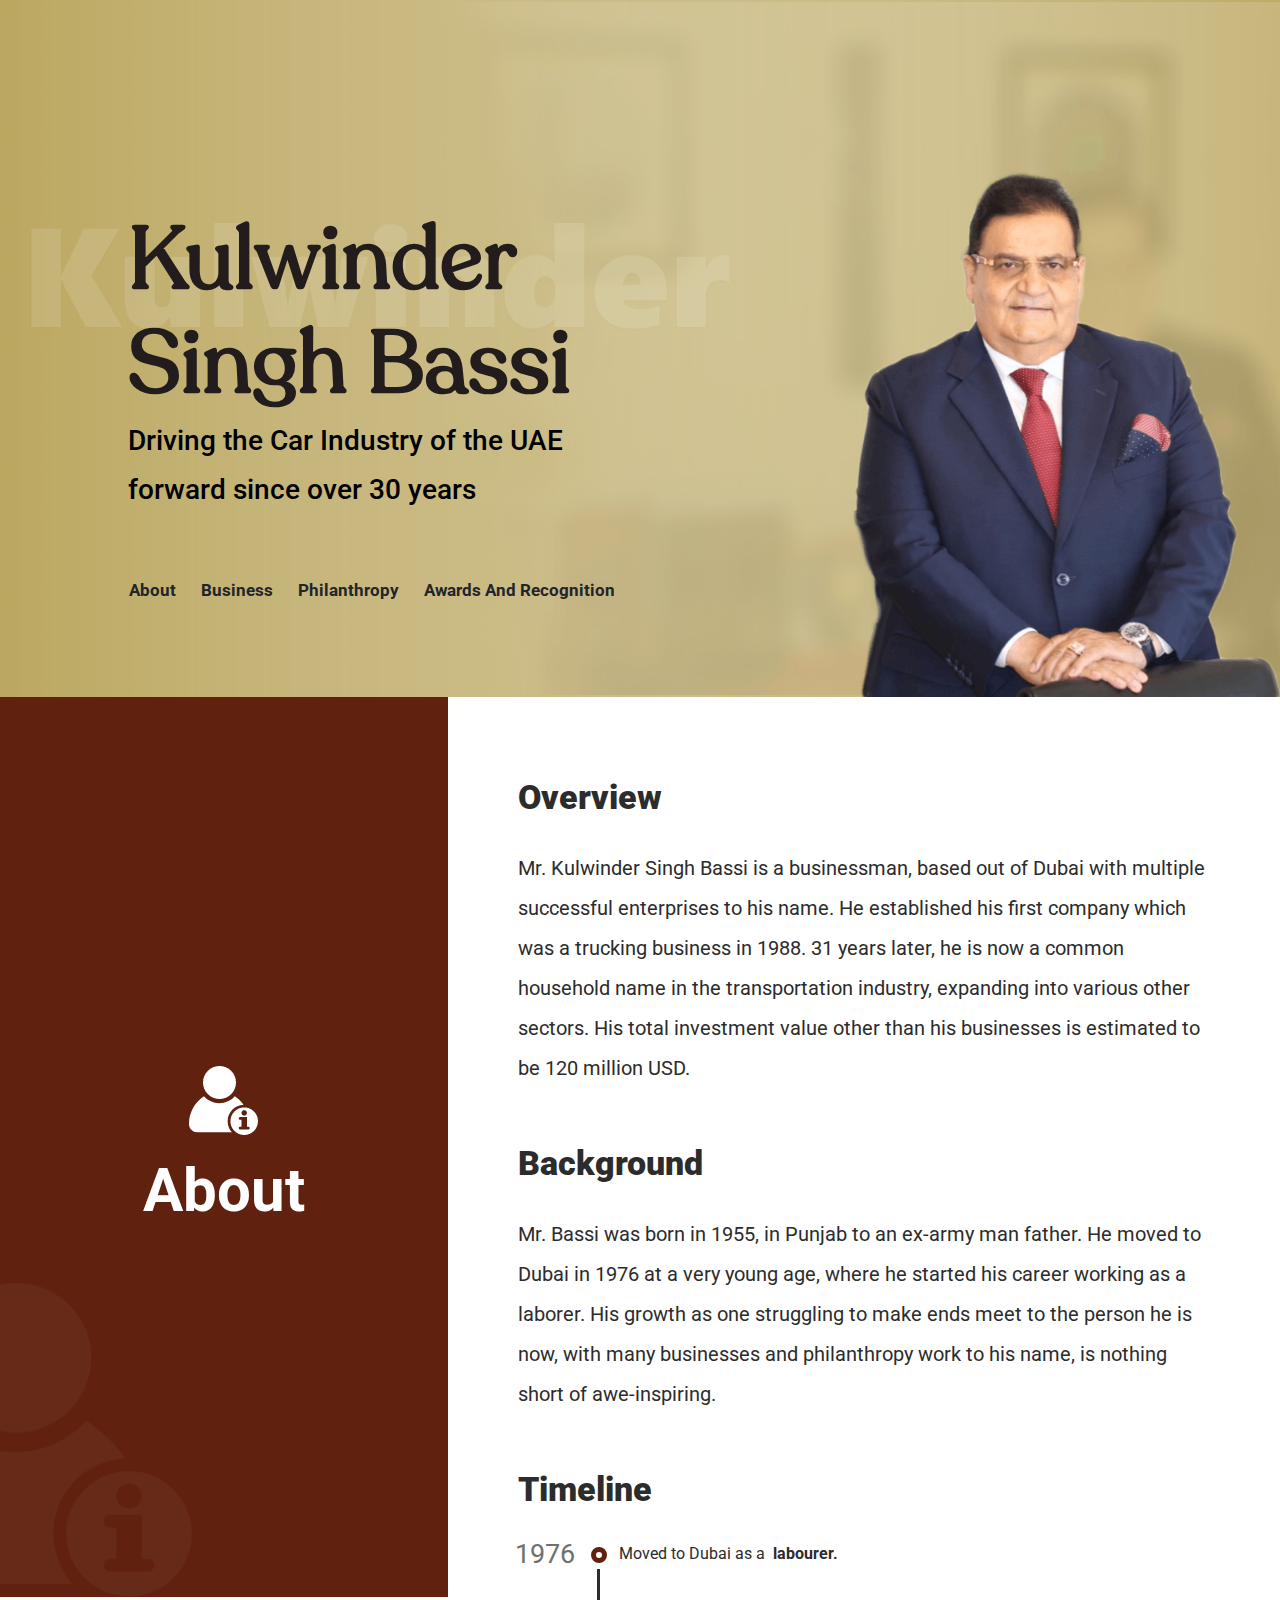
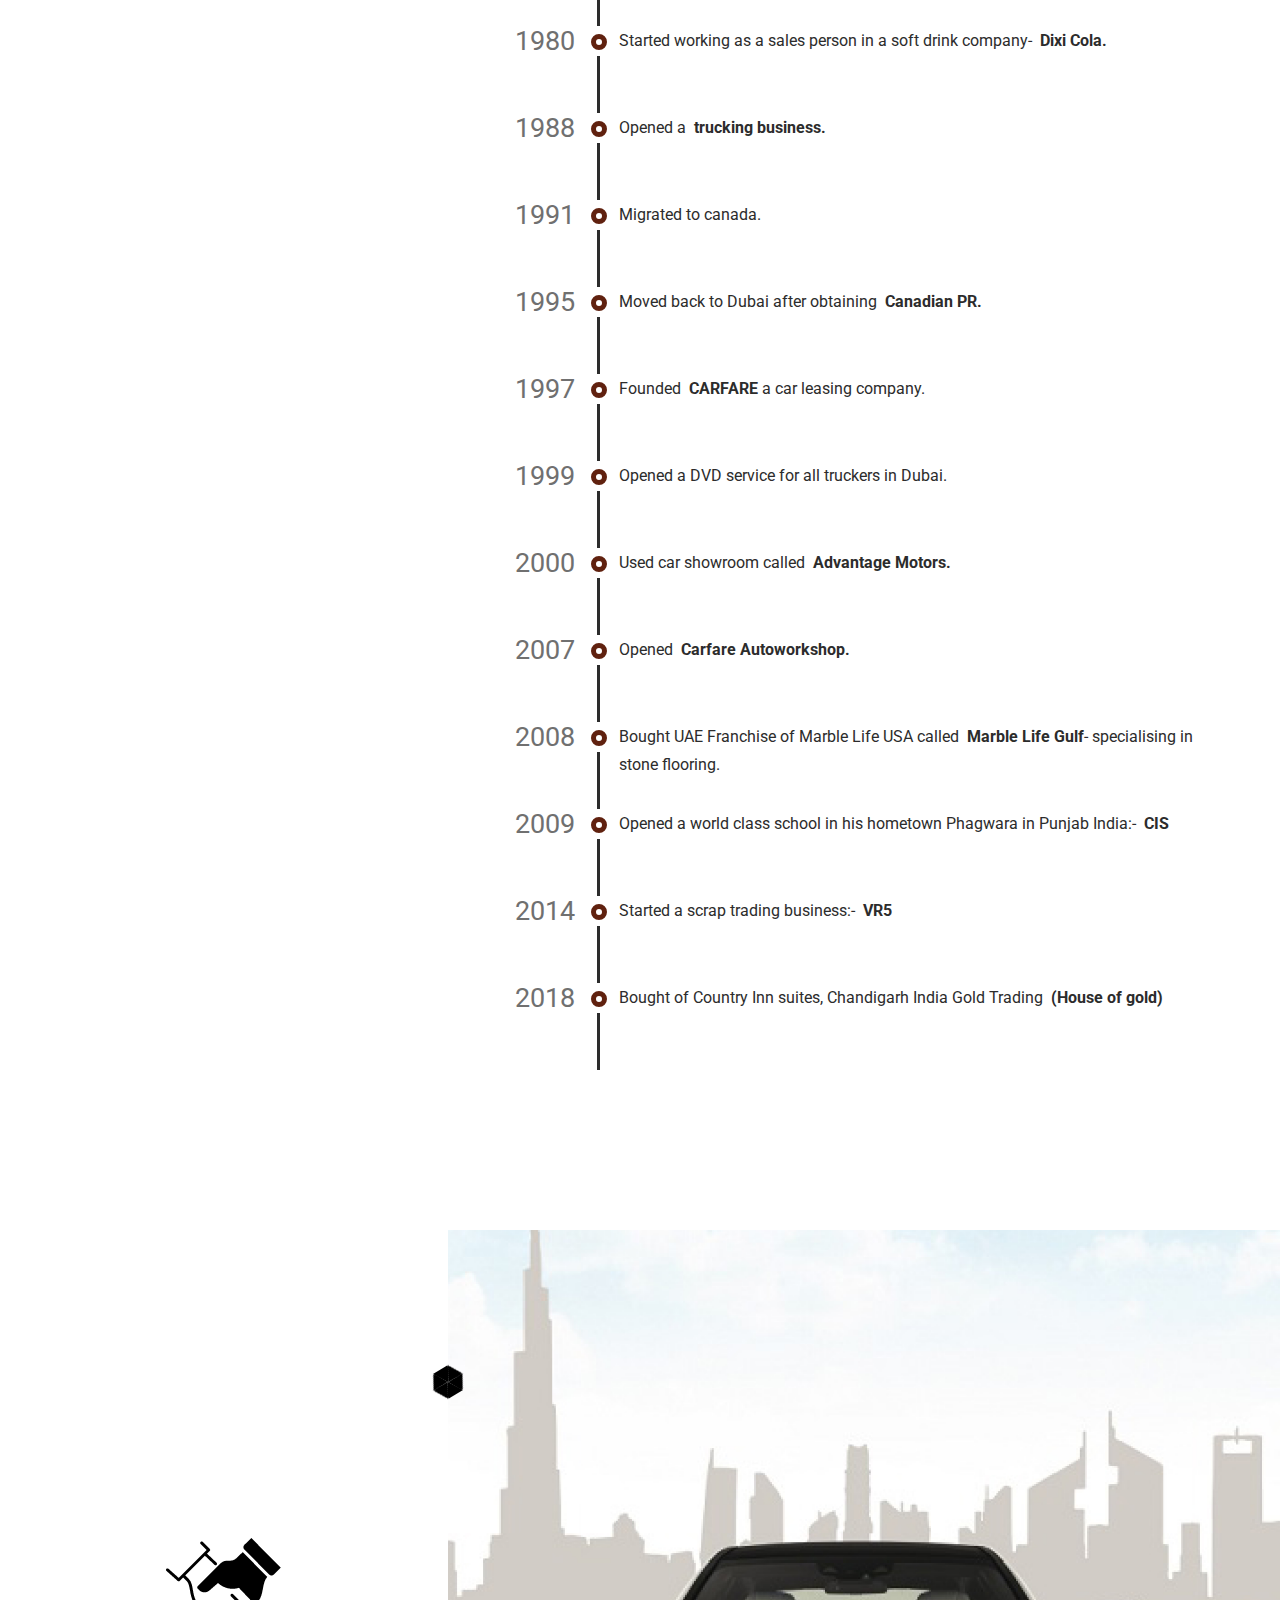
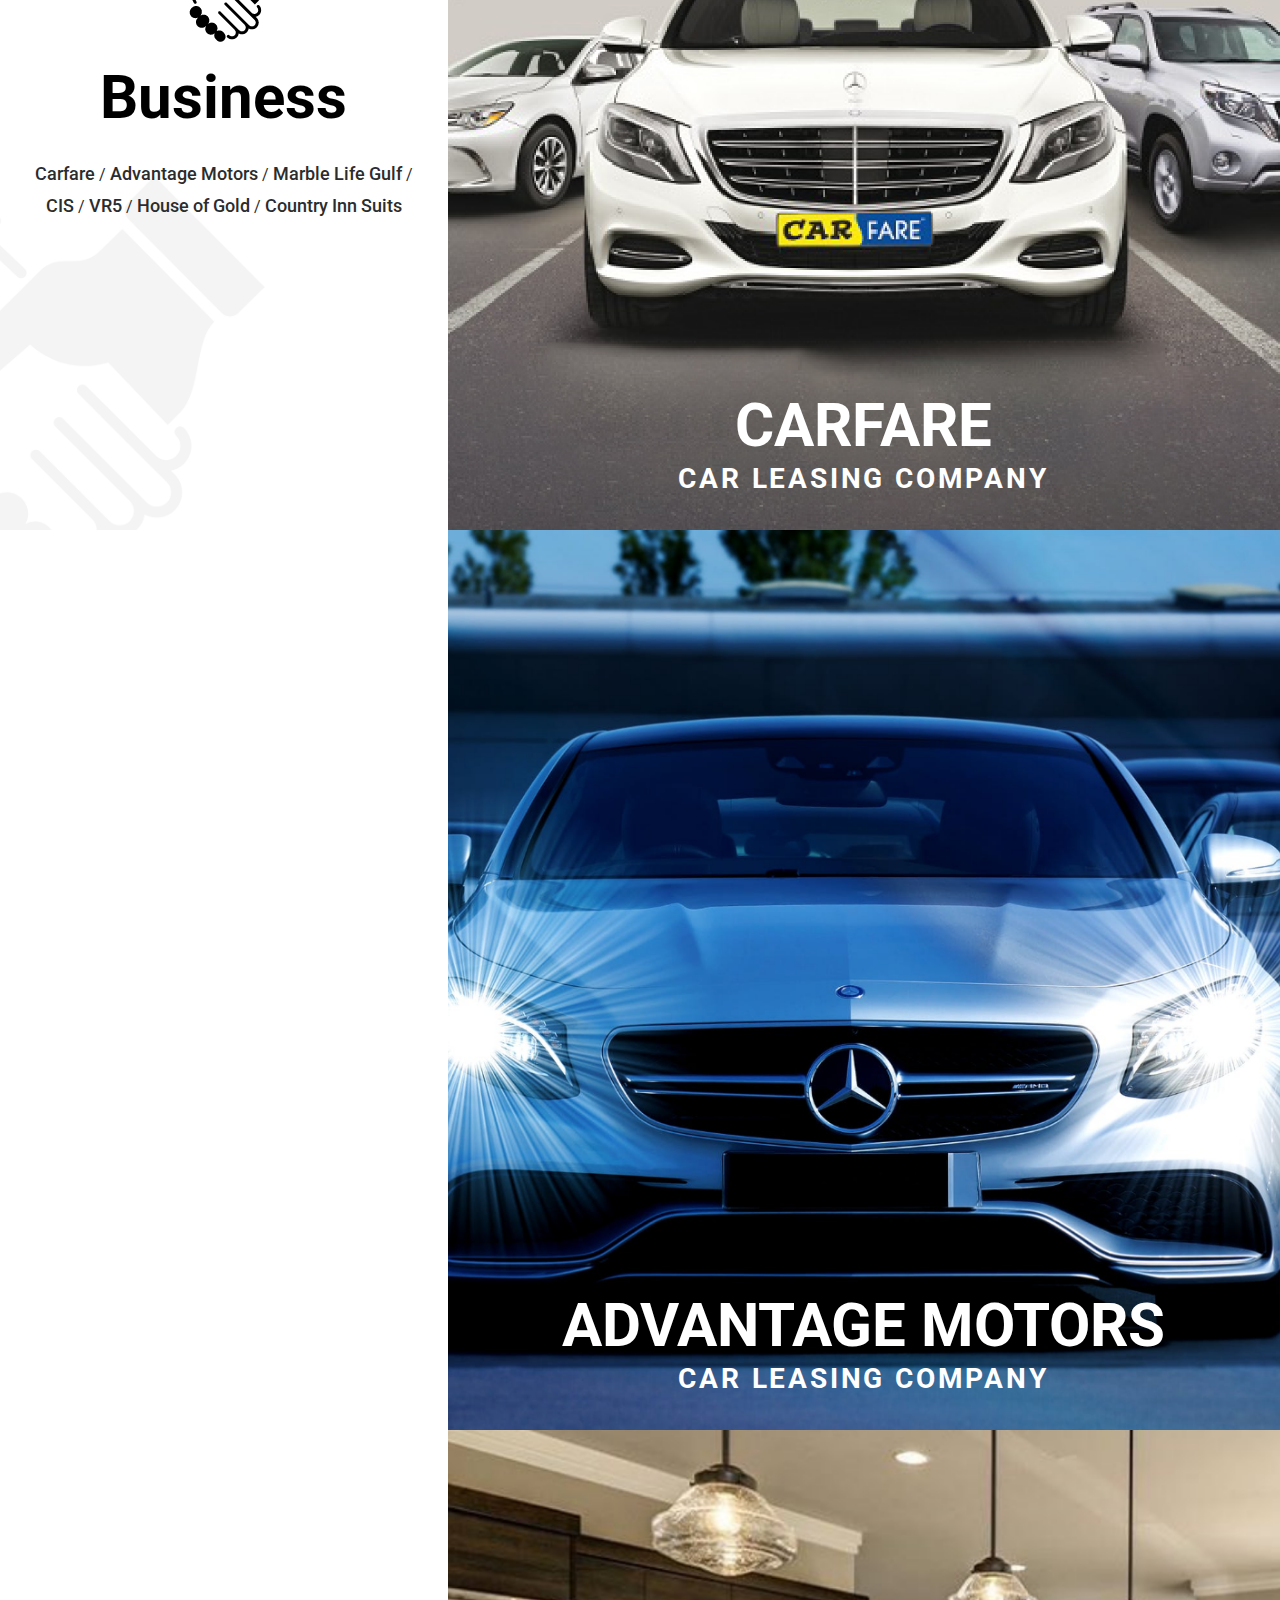
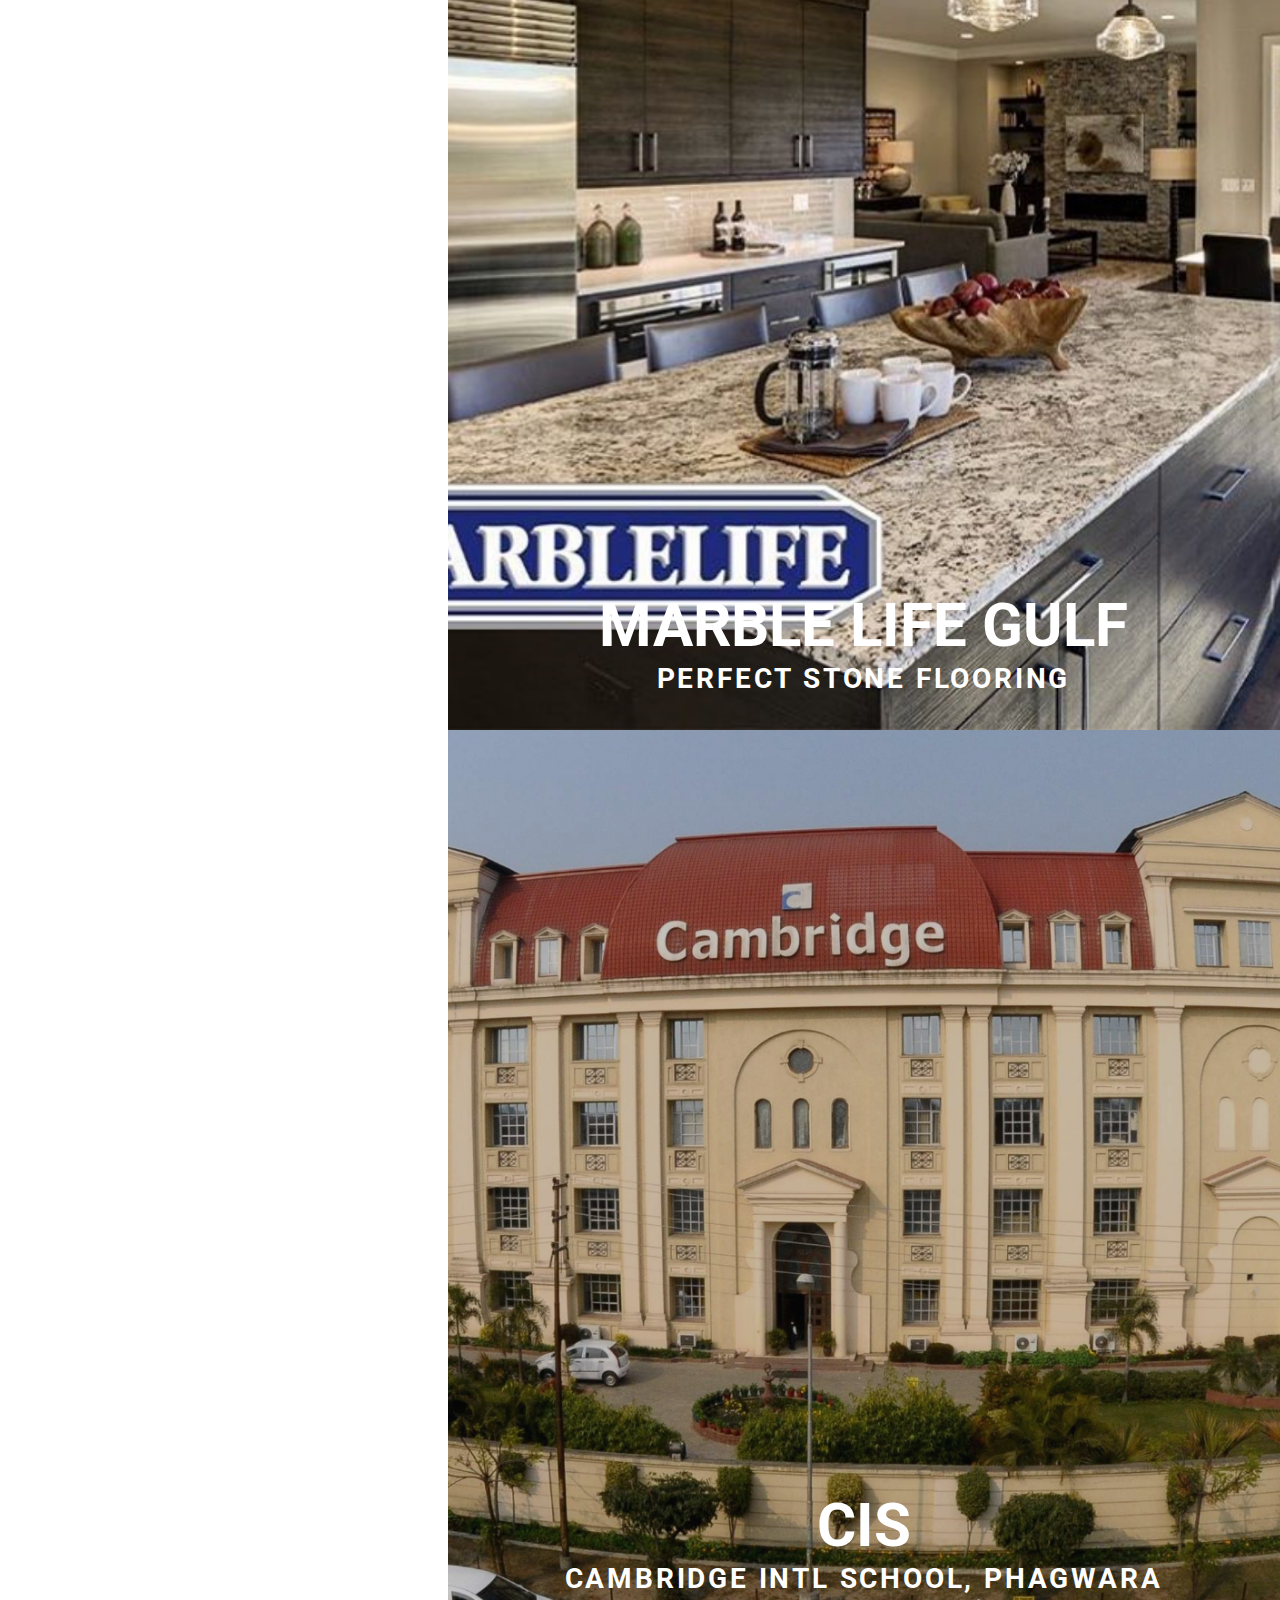
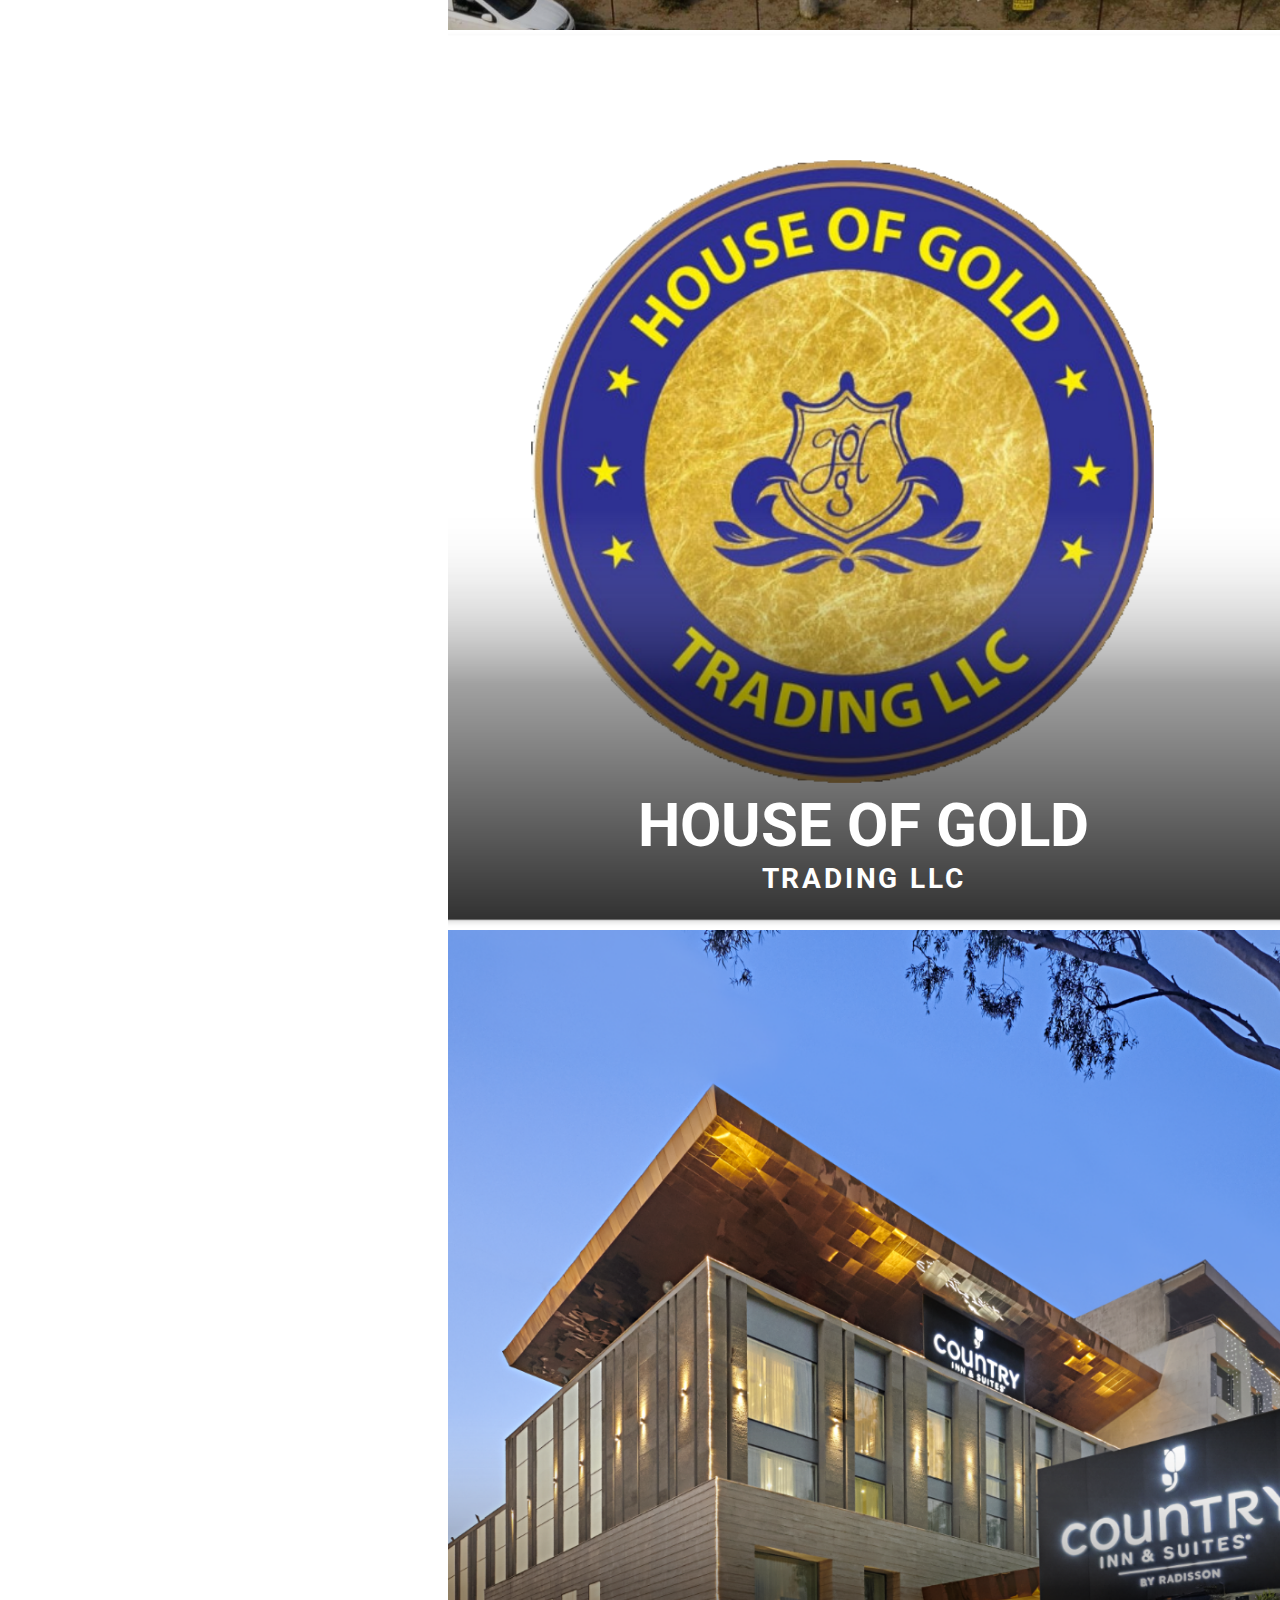
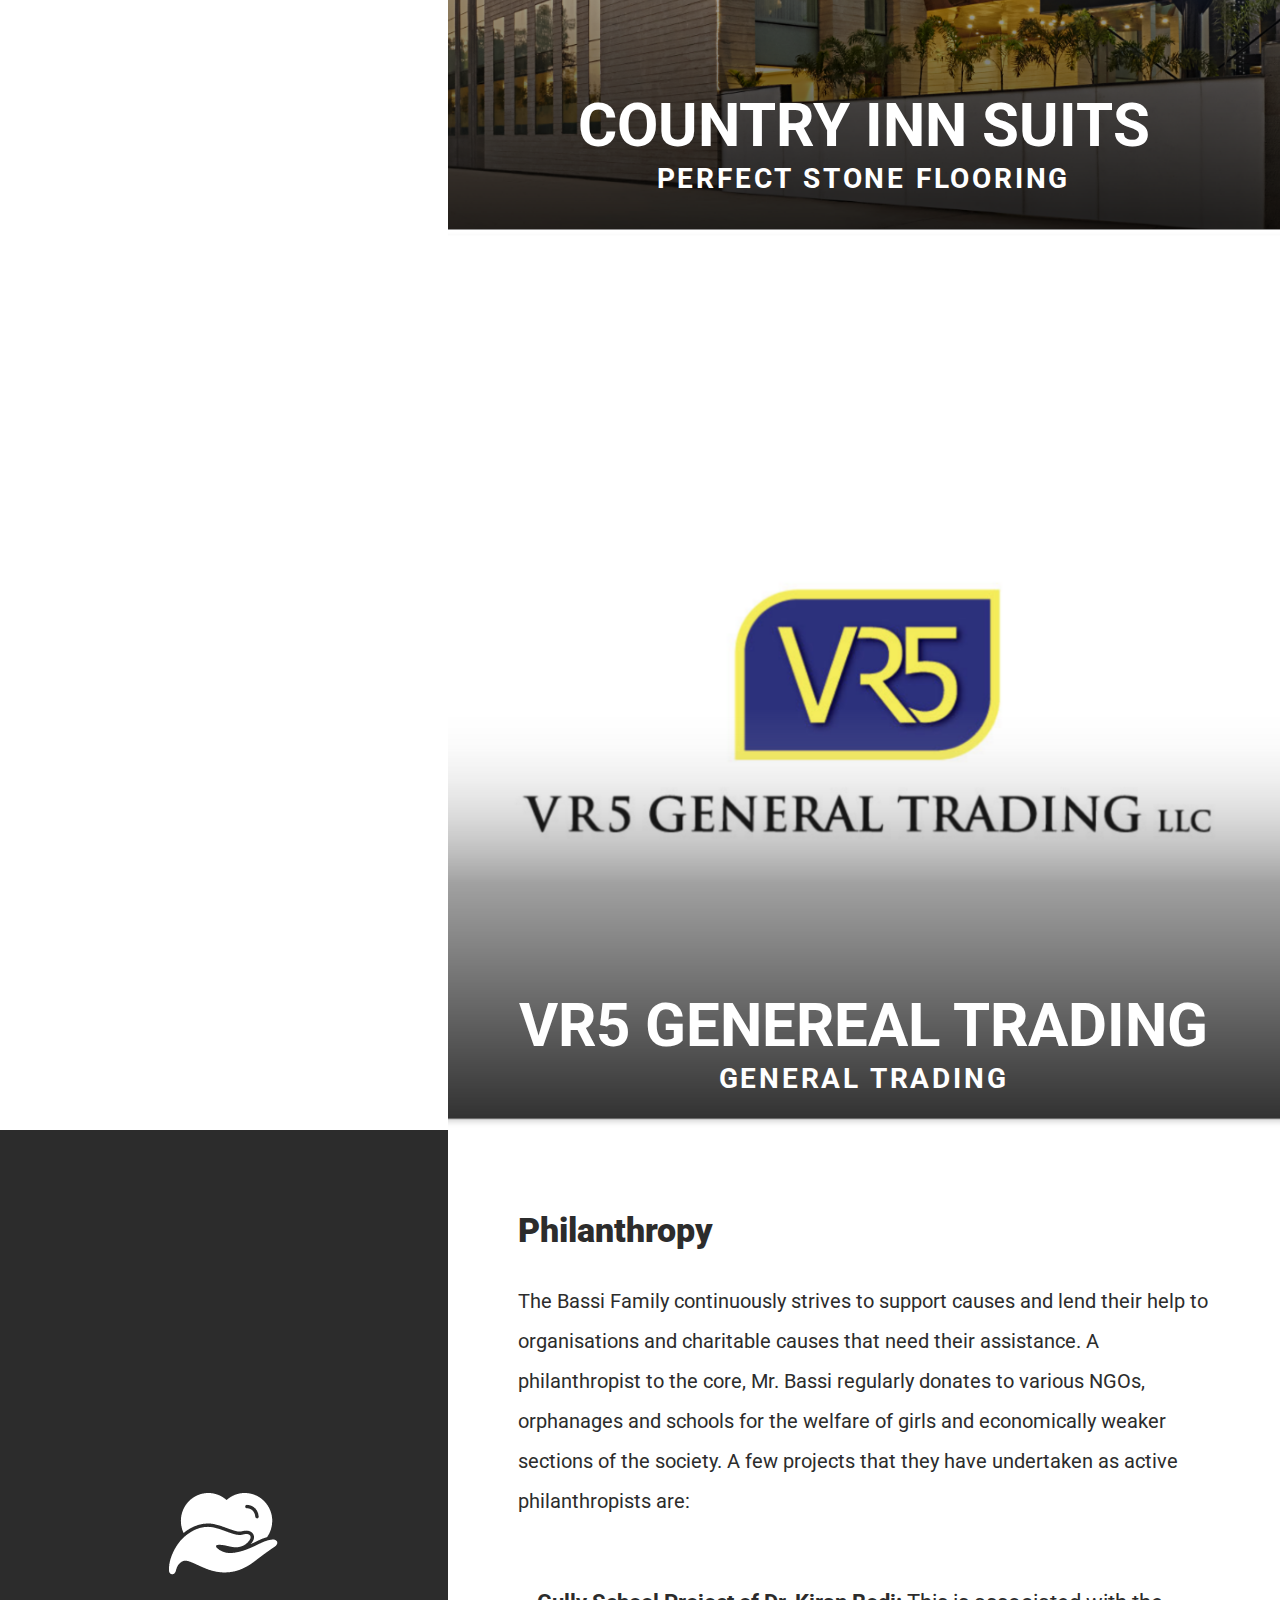
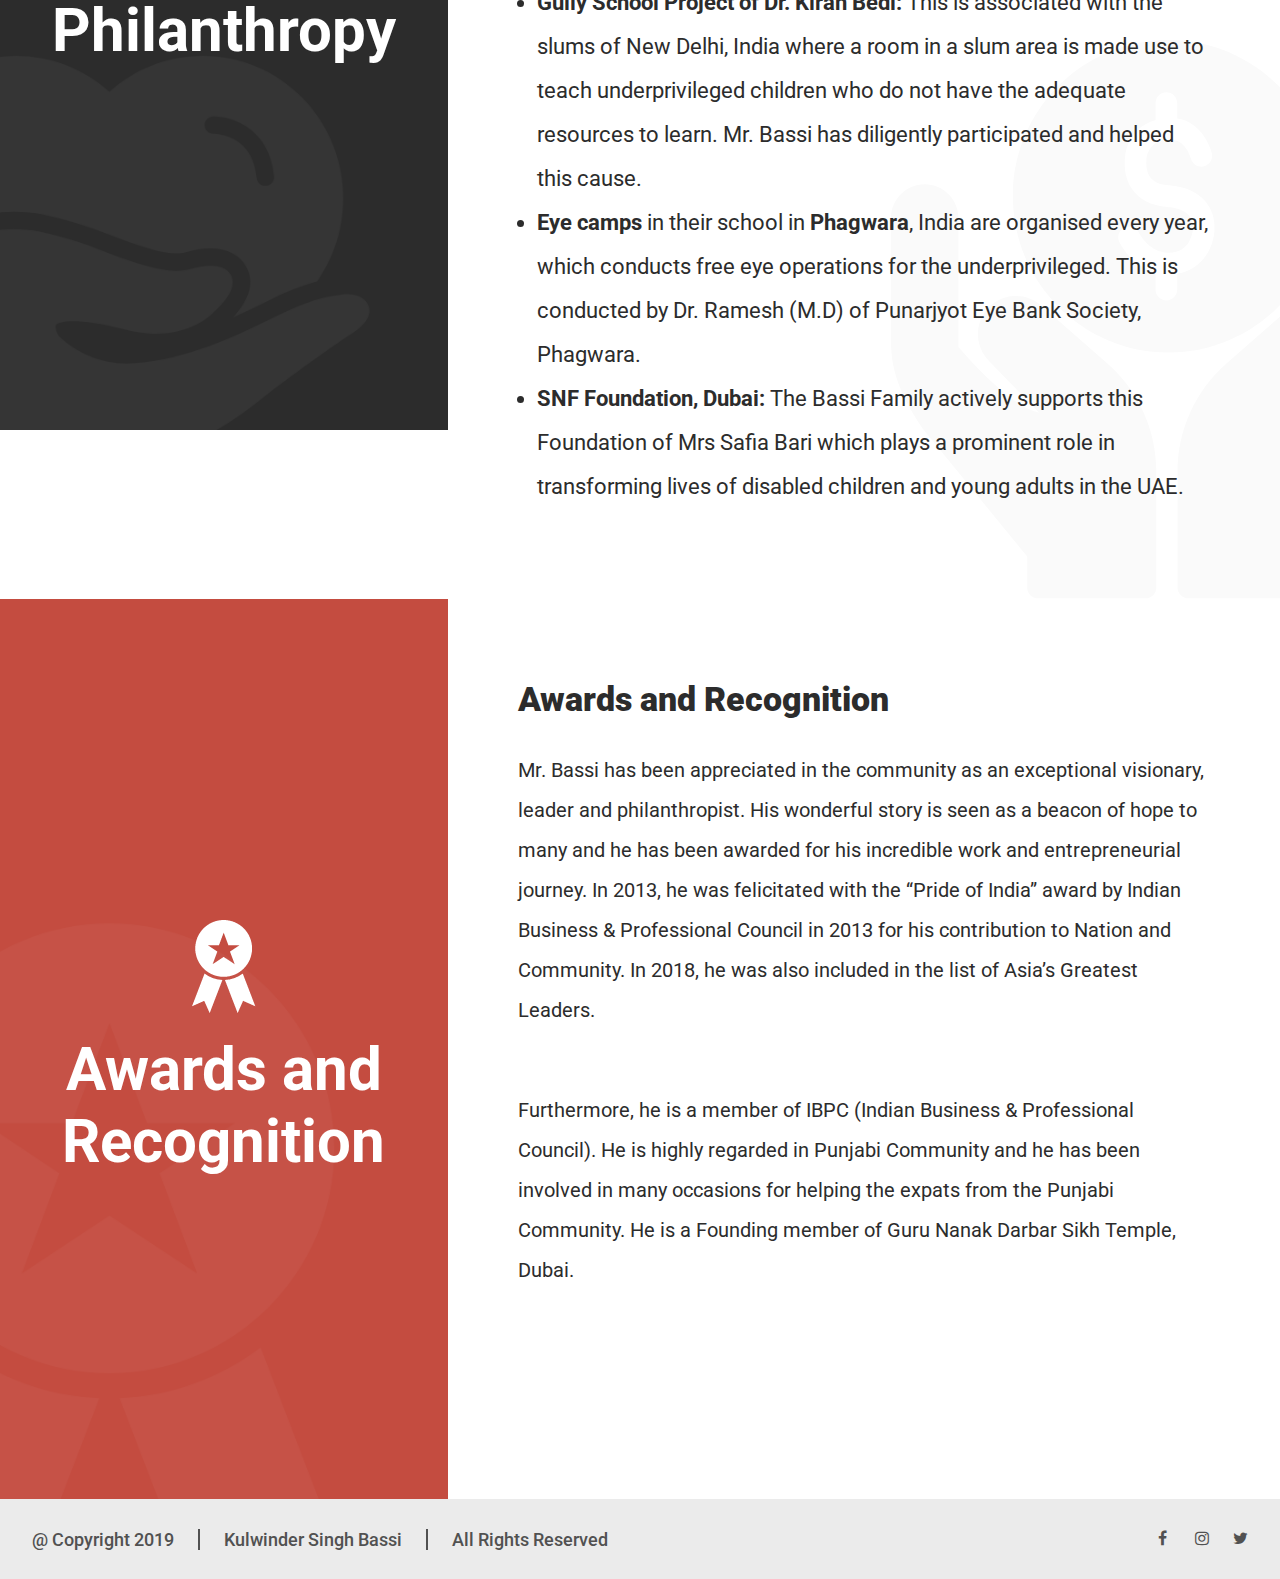
==== index.html @ 9c075a70 "first commit" ====
<!doctype html>
<head>
		<title>KULWINDER SINGH BASSI</title>

		<!-- META DATA -->
		<meta http-equiv="content-type" content="text/html; charset=utf-8">
		<meta name="viewport" content="width=device-width, initial-scale=1.0, user-scalable=0"/>
		<!-- CSS -->
		<link type="text/css" rel="stylesheet" href="assets/font-awesome/css/font-awesome.min.css" />
		<link type="text/css" rel="stylesheet" href="assets/css/bootstrap.css" />
		<link type="text/css" rel="stylesheet" href="assets/css/style.css" />
	</head>
	<body class="loading">

		<div class="site-wrapper">
			<a data-overlay="main-menu" href="#" class="main-menu-trigger hidden--l hidden--xl" >
				<i class="icon"></i>
			</a>


			<div class="site-main fullpage">
				<section class="fullpage-section block block--hero data-viewport-height="100">	
					<div class="row flex-row-reverse">
						<div class="col-md-6">
							<div class="d-right-img"><img src="assets/img/bassi.png" alt="bassi" class="img-fluid"/></div>
						</div>
						<div class="col-md-6">
						<div class="block__content vertical-align-helper text-align--s-left">
								<div class="vertical-align--s-middle">
								<h2 class="hd-txt mb-0">
									Kulwinder<br/> Singh Bassi
								</h2>
								<p class="hd-para">Driving the Car Industry of the UAE forward since over 30 years</p>
								<nav class="main-nav d-none d-md-block">
									<ul>
										<li><a class="underlined--white" href="#about">About</a></li>
										<li><a class="underlined--white" href="#business">Business</a></li>
										<li><a class="underlined--white" href="#philanthropy">Philanthropy</a></li>
										<li><a class="underlined--white" href="#con">Awards And Recognition</a></li>
									</ul>
								</nav>
								</div>
							</div>
						</div>
						
					</div>			
				</section>

				<section data-id="about" class="fullpage-section block block--about chapter" data-viewport-min-height="100">
					<div class="chapter__title about-bg">
						<div class="vertical-align-helper text-align--s-center" data-viewport-height="100">
							<div class="vertical-align--s-middle">
								<img src="assets/img/about-icon.png" alt="about"/>
								<h2 class="text-color--white subtitled">
									About
								</h2>
							</div>
						</div>
					
					</div>

					<div class="chapter__content">

						<div class="row padding--s-2 padding--m-4 padding--xl-8">
							<div class="column--s-12">
								<p class="hd-line-txt">Overview</p>
								<p class="p-txt">
									Mr. Kulwinder Singh Bassi is a businessman, based out of Dubai with multiple successful enterprises to his name. He established his first company which was a trucking business in 1988. 31 years later, he is now a common household name in the transportation industry, expanding into various other sectors. His total investment value other than his businesses is estimated to be 120 million USD. 
								</p>
							</div>
							<div class="column--s-12">
								<p class="hd-line-txt">Background</p>
								<p class="p-txt">
									Mr. Bassi was born in 1955, in Punjab to an ex-army man father. He moved to Dubai in 1976 at a very young age, where he started his career working as a laborer. His growth as one struggling to make ends meet to the person he is now, with many businesses and philanthropy work to his name, is nothing short of awe-inspiring. 
								</p>
							</div>
							<div class="column--s-12 mb-5">
								<h5 class="hd-line-txt">Timeline</h5>
								<div class="timeline">
										<ul>
											<li><span class="t-year">1976</span><span>Moved to Dubai as a &nbsp;<b>labourer.</b></span></li>
											<li><span class="t-year">1980</span><span>Started working as a sales person in a soft drink company- &nbsp;<b>Dixi Cola.</b></span></li>
											<li><span class="t-year">1988</span><span>Opened a  &nbsp;<b>trucking business.</b></span></li>
											<li><span class="t-year">1991</span><span>Migrated to canada.</span></li>
											<li><span class="t-year">1995</span><span>Moved back to Dubai after obtaining &nbsp;<b>Canadian PR.</b></span></li>
											<li><span class="t-year">1997</span><span>Founded &nbsp;<b>CARFARE</b> a car leasing company.</span></li>
											<li><span class="t-year">1999</span><span>Opened a DVD service for all truckers in Dubai.</span></li>
											<li><span class="t-year">2000</span><span>Used car showroom called &nbsp;<b>Advantage Motors.</b></span></li>
											<li><span class="t-year">2007</span><span>Opened &nbsp;<b>Carfare Autoworkshop.</b></span></li>
											<li><span class="t-year">2008</span><span>Bought UAE Franchise of Marble Life USA called &nbsp;<b>Marble Life Gulf</b>- specialising in stone flooring.</span></li>
											<li><span class="t-year">2009</span><span>Opened a world class school in his hometown Phagwara in Punjab India:- &nbsp;<b>CIS</b></span></li>
											<li><span class="t-year">2014</span><span>Started a scrap trading business:- &nbsp;<b>VR5</b></span></li>
											<li><span class="t-year">2018</span><span>Bought of Country Inn suites, Chandigarh India Gold Trading &nbsp;<b>(House of gold)</b></span></li>
										</ul>
									</div>
							</div>
									
						</div>
					</div>
				</section>

				<section class="fullpage-section block block--work chapter chapter--projects" data-id="work" data-viewport-min-height="100">
					<div class="chapter__title business-bg">
						<div class="vertical-align-helper text-align--s-center" data-viewport-height="100">
							<div class="vertical-align--s-middle">
								<img src="assets/img/noun_Handshake.png" alt="business"/>
								<h2 class="text-color--black subtitled">
									Business
								</h2>
								<nav class="project-nav mt-4">
									<ul>
										<li><a href="carfare.html" data-project="car-fare">Carfare</a></li>
										<li> / </li>
										<li><a href="advantage-motors.html" data-project="advantage-motors">Advantage Motors</a></li>
										<li> / </li>
										<li><a href="marble-life-gulf.html" data-project="marble-life-gulf">Marble Life Gulf</a></li>
										<li> / </li>
										<li><a href="cambridge-school.html" data-project="cambridge-school">CIS</a></li>
										<li> / </li>
										<li><a href="vr5-trading.html" data-project="vr5-trading">VR5</a></li>
										<li> / </li>
										<li><a href="house-of-gold.html" data-project="house-gold">House of Gold</a></li>
										<li> / </li>
										<li><a href="country-suits.html" data-project="house-gold">Country Inn Suits</a></li>
									</ul>
								</nav>
								<a href="#" class="chapter__close-button preloader">
									<span class="slice"></span>
									<span class="slice"></span>
									<span class="slice"></span>
									<span class="slice"></span>
									<span class="slice"></span>
									<span class="slice"></span>
									<i class="icon">x</i>
								</a>
							</div>
						</div>
					</div>
					<div class="chapter__content">
						<nav>
							<ul>

								<li>
									<div class="project" data-project="car-fare" data-viewport-min-height="100">
										<a href="carfare.html" class="project__header vertical-align-helper text-align--s-center" data-project="car-fare" data-viewport-height="100">
											<div class="header__image" style="background-image: url(assets/img/carfare/carfare.png);"></div>
											<div class="header__content vertical-align--s-bottom">
												<span class="header__cta button--hexagon">
													<span class="button__label">More</span>
												</span>
												<h5 class="header__title subtitled text-color--white uppercase f-60">CARFARE</h5>
												<h6 class="header__subtitle text-color--white proxima-nova-regular uppercase">Car LEASING COMPANY</h6>
												
											</div>
										</a>
										<div class="project__content"></div>
									</div>
								</li>

								<li>
									<div class="project" data-project="advantage-motors" data-viewport-min-height="100">
										<a href="advantage-motors.html" class="project__header vertical-align-helper text-align--s-center" data-project="advantage-motors" data-viewport-height="100">
											<div class="header__image" style="background-image: url(assets/img/advantage-motors/advantage-motors.png);"></div>
											<div class="header__content vertical-align--s-bottom">
												<span class="header__cta button--hexagon">
													<span class="button__label">More</span>
												</span>
												<h5 class="header__title subtitled text-color--white uppercase">Advantage Motors</h5>
												<h6 class="header__subtitle text-color--white proxima-nova-regular uppercase">Car LEASING COMPANY</h6>												
											</div>
										</a>
										<div class="project__content"></div>
									</div>
								</li>
								<li>
									<div class="project" data-project="marble-life-gulf" data-viewport-min-height="100">
										<a href="marble-life-gulf.html" class="project__header vertical-align-helper text-align--s-center" data-project="marble-life-gulf" data-viewport-height="100">
											<div class="header__image" style="background-image: url(assets/img/marble-life-gulf/marble-gulf.png);"></div>
											<div class="header__content vertical-align--s-bottom">
												<span class="header__cta button--hexagon">
													<span class="button__label">More</span>
												</span>
												<h5 class="header__title subtitled text-color--white uppercase">MARBLE LIFE GULF</h5>
												<h6 class="header__subtitle text-color--white proxima-nova-regular uppercase">Perfect Stone Flooring</h6>
											</div>
										</a>
										<div class="project__content"></div>
									</div>
								</li>

								<li>
									<div class="project" data-project="cambridge-school" data-viewport-min-height="100">
										<a href="cambridge-school.html" class="project__header vertical-align-helper text-align--s-center" data-project="cambridge-school" data-viewport-height="100">
											<div class="header__image" style="background-image: url(assets/img/cambridge-school/cambridge-img1.png);"></div>
											<div class="header__content vertical-align--s-bottom">
												<span class="header__cta button--hexagon">
													<span class="button__label">More</span>
												</span>
												<h5 class="header__title  subtitled text-color--white uppercase">CIS</h5>
												<h6 class="header__subtitle  text-color--white proxima-nova-regular uppercase">Cambridge Intl School, Phagwara</h6>
											</div>
										</a>
										<div class="project__content"></div>
									</div>
								</li>
								<li>
									<div class="project" data-project="house-gold" data-viewport-min-height="100">
										<a href="house-of-gold.html" class="project__header vertical-align-helper text-align--s-center" data-project="house-gold" data-viewport-height="100">
											<div class="header__image" style="background-image: url(assets/img/house-of-gold/house-of-gold.png);"></div>
											<div class="header__content vertical-align--s-bottom">
												<span class="header__cta button--hexagon">
													<span class="button__label">More</span>
												</span>
												<h5 class="header__title  subtitled text-color--white uppercase">House of Gold</h5>
												<h6 class="header__subtitle  text-color--white proxima-nova-regular uppercase">Trading LLC</h6>
											</div>
										</a>
										<div class="project__content"></div>
									</div>
								</li>
								<li>
									<div class="project" data-project="country-suits" data-viewport-min-height="100">
										<a href="country-suits.html" class="project__header vertical-align-helper text-align--s-center" data-project="country-suits" data-viewport-height="100">
											<div class="header__image" style="background-image: url(assets/img/country-suits/country-suits.png);"></div>
											<div class="header__content vertical-align--s-bottom">
												<span class="header__cta button--hexagon">
													<span class="button__label">More</span>
												</span>
												<h5 class="header__title  subtitled text-color--white uppercase">Country Inn Suits</h5>
												<h6 class="header__subtitle  text-color--white proxima-nova-regular uppercase">Perfect Stone Flooring</h6>
											</div>
										</a>
										<div class="project__content"></div>
									</div>
								</li>
								<li>
									<div class="project" data-project="vr5-trading" data-viewport-min-height="100">
										<a href="vr5-trading.html" class="project__header vertical-align-helper text-align--s-center" data-project="vr5-trading" data-viewport-height="100">
											<div class="header__image" style="background-image: url(assets/img/vr5-trading/vr5-trading.png);"></div>
											<div class="header__content vertical-align--s-bottom">
												<span class="header__cta button--hexagon">
													<span class="button__label">More</span>
												</span>
												<h5 class="header__title  subtitled text-color--white uppercase">VR5 GENEreal trading</h5>
												<h6 class="header__subtitle  text-color--white proxima-nova-regular uppercase">General Trading</h6>
											</div>
										</a>
										<div class="project__content"></div>
									</div>
								</li>
							</ul>
						</nav>
					</div>
				</section>

				<section data-id="philanthropy" class="fullpage-section block block--contact chapter" data-viewport-min-height="100">
					<div class="chapter__title philanthropy-bg">
						<div class="vertical-align-helper text-align--s-center" data-viewport-height="100">
							<div class="vertical-align--s-middle">
								<img src="assets/img/noun_philanthrop.png" alt="Philanthropy"/>
								<h2 class="text-color--white subtitled">
									Philanthropy
								</h2>
							</div>
						</div>
						
					</div>
					<div class="chapter__content phil-right-bg" data-viewport-min-height="100">
						<div class="row padding--s-2 padding--m-4 padding--xl-8">
							<div class="column--s-12">
								<p class="hd-line-txt">Philanthropy</p>
								<p class="p-txt">
									The Bassi Family continuously strives to support causes and lend their help to organisations and charitable causes that need their assistance. A philanthropist to the core, Mr. Bassi regularly donates to various NGOs, orphanages and schools for the welfare of girls and economically weaker sections of the society. A few projects that they have undertaken as active philanthropists are:  
								</p>
							</div>	
							<div class="phil-list">
								<ul>
									<li><b>Gully School Project of Dr. Kiran Bedi:</b> This is associated with the slums of New Delhi, India where a room in a slum area is made use to teach underprivileged children who do not have the adequate resources to learn. Mr. Bassi has diligently participated and helped this cause. </li>
									<li><b>Eye camps</b> in their school in <b>Phagwara</b>, India are organised every year, which conducts free eye operations for the underprivileged. This is conducted by Dr. Ramesh (M.D) of Punarjyot Eye Bank Society, Phagwara. </li>
									<li><b>SNF Foundation, Dubai:</b> The Bassi Family actively supports this Foundation of Mrs Safia Bari which plays a prominent role in transforming lives of disabled children and young adults in the UAE. </li>
								</u>
							</div>
						</div>
					</div>
				</section>
				<section data-id="con" class="fullpage-section block block--contact chapter" data-viewport-min-height="100">
					<div class="chapter__title award-bg">
						<div class="vertical-align-helper text-align--s-center" data-viewport-height="100">
							<div class="vertical-align--s-middle">
								<img src="assets/img/award-icon.png" alt="award"/>
								<h2 class="text-color--white subtitled">
									Awards and Recognition
								</h2>
							</div>
						</div>

					</div>
					<div class="chapter__content" data-viewport-min-height="100">
						<div class="row padding--s-2 padding--m-4 padding--xl-8">
							<div class="column--s-12">
								<p class="hd-line-txt">Awards and Recognition</p>
								<p class="p-txt">
									Mr. Bassi has been appreciated in the community as an exceptional visionary, leader and philanthropist. His wonderful story is seen as a beacon of hope to many and he has been awarded for his incredible work and entrepreneurial journey. In 2013, he was felicitated with the “Pride of India” award by Indian Business & Professional Council in 2013 for his contribution to Nation and Community. In 2018, he was also included in the list of Asia’s Greatest Leaders. 
								</p>
								<p class="p-txt">Furthermore, he is a member of IBPC (Indian Business & Professional Council). He is highly regarded in Punjabi Community and he has been involved in many occasions for helping the expats from the Punjabi Community. He is a Founding member of Guru Nanak Darbar Sikh Temple, Dubai. </p>
							</div>
						</div>
					</div>
				</section>

			</div>
			
		</div>

		<div class="overlay overlay--main-menu vertical-align-helper text-align--s-center background-color--white" data-overlay="main-menu">
			<a data-overlay="main-menu" class="overlay__background"></a>
			<div class="overlay__content vertical-align--s-middle">
				<div class="row">
					<div class="column--s-12">
						<nav class="main-nav">
							<ul>
								<li><a data-overlay="main-menu" class="underlined--white" href="#about">About</a></li>
								<li><a data-overlay="main-menu" class="underlined--white" href="#business">Business</a></li>
								<li><a data-overlay="main-menu" class="underlined--white" href="#philanthropy">Philanthropy</a></li>
								<li><a data-overlay="main-menu" class="underlined--white" href="#con">Awards And Recognition</a></li>
							</ul>
						</nav>
					</div>
				</div>
			</div>
		</div>
		<footer>
			<div class="">
				<div class="foo-menu">
					<div class="foo-menu-left">
						<span>@ Copyright 2019    </span> <span class="pl-4"> Kulwinder Singh Bassi </span> <span class="pl-4"> All Rights Reserved</span>
						
					</div>
					<div class="foo-menu-right">
						<a href="javascript:void(0)"><i class="fa fa-facebook"></i></a>&nbsp;&nbsp;&nbsp;&nbsp;&nbsp;&nbsp; <a href="javascript:void(0)"><i class="fa fa-instagram"></i></a>&nbsp;&nbsp;&nbsp;&nbsp;&nbsp;&nbsp;<a href="javascript:void(0)"><i class="fa fa-twitter"></i></a>
					</div>
				</div>
			</div>
		</footer>
		<script type="text/javascript" src="assets/js/bootstrap.min.js"></script>
		<script type="text/javascript" src="assets/js/jquery.js"></script>
		<script type="text/javascript" src="assets/js/respond.min.js"></script>
		<script type="text/javascript" src="assets/js/modernizr.min.js"></script>
		<script src="assets/js/vendor.min.js"></script>
		<script src="assets/js/plugins.min.js"></script>
		<script src="assets/js/scripts.min.js"></script>


	</body>
</html>
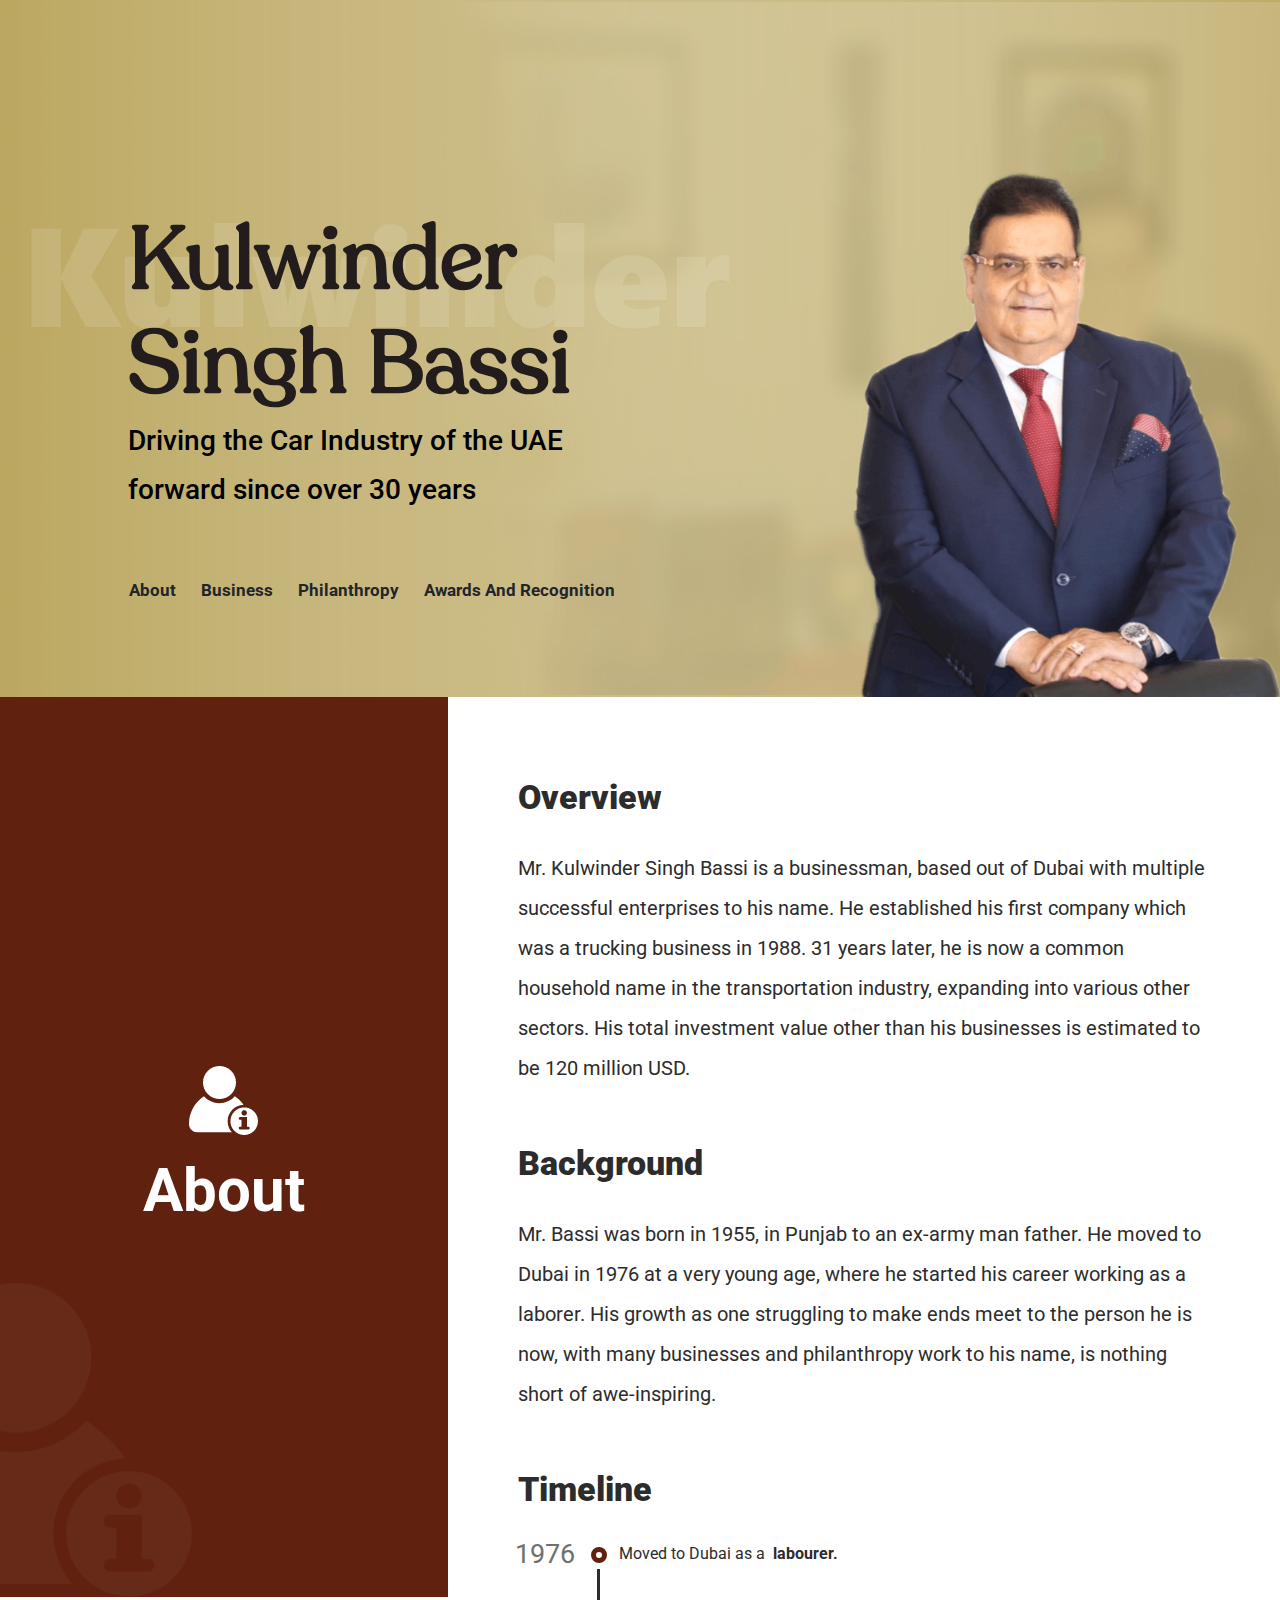
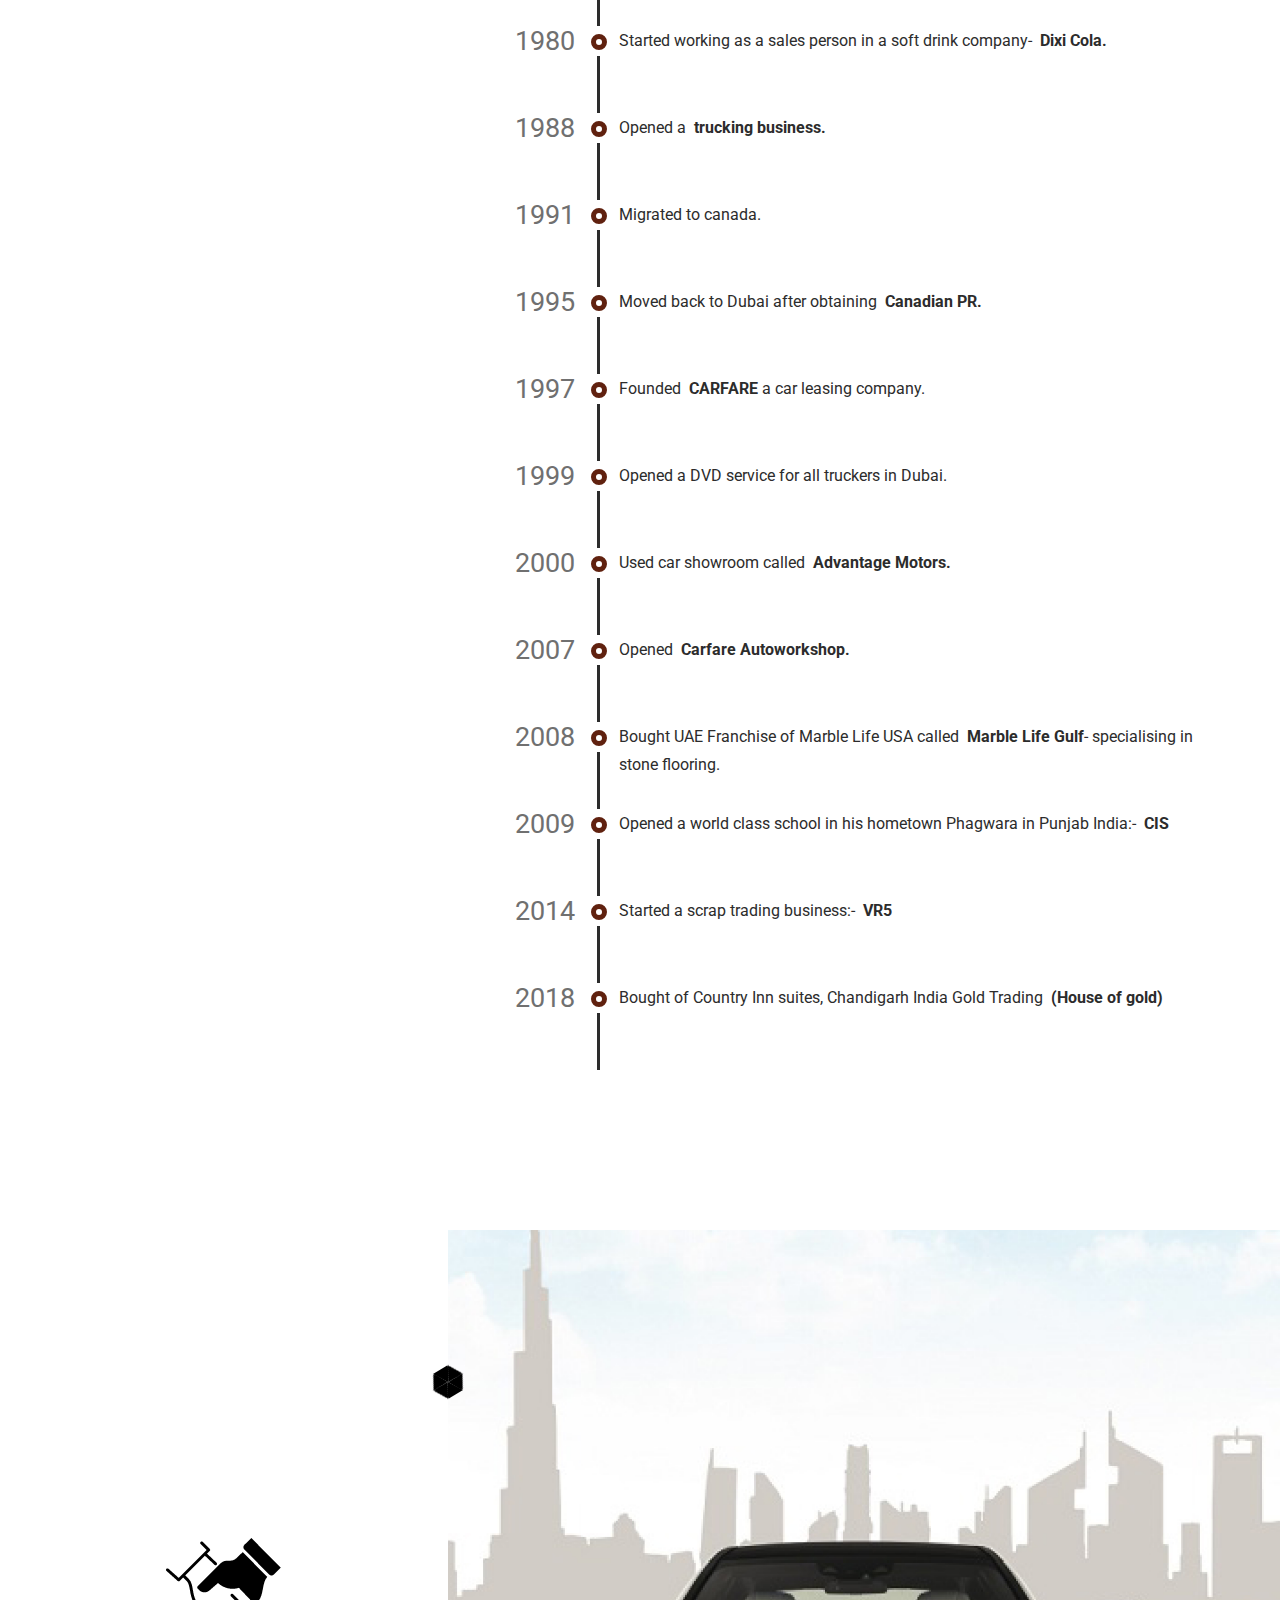
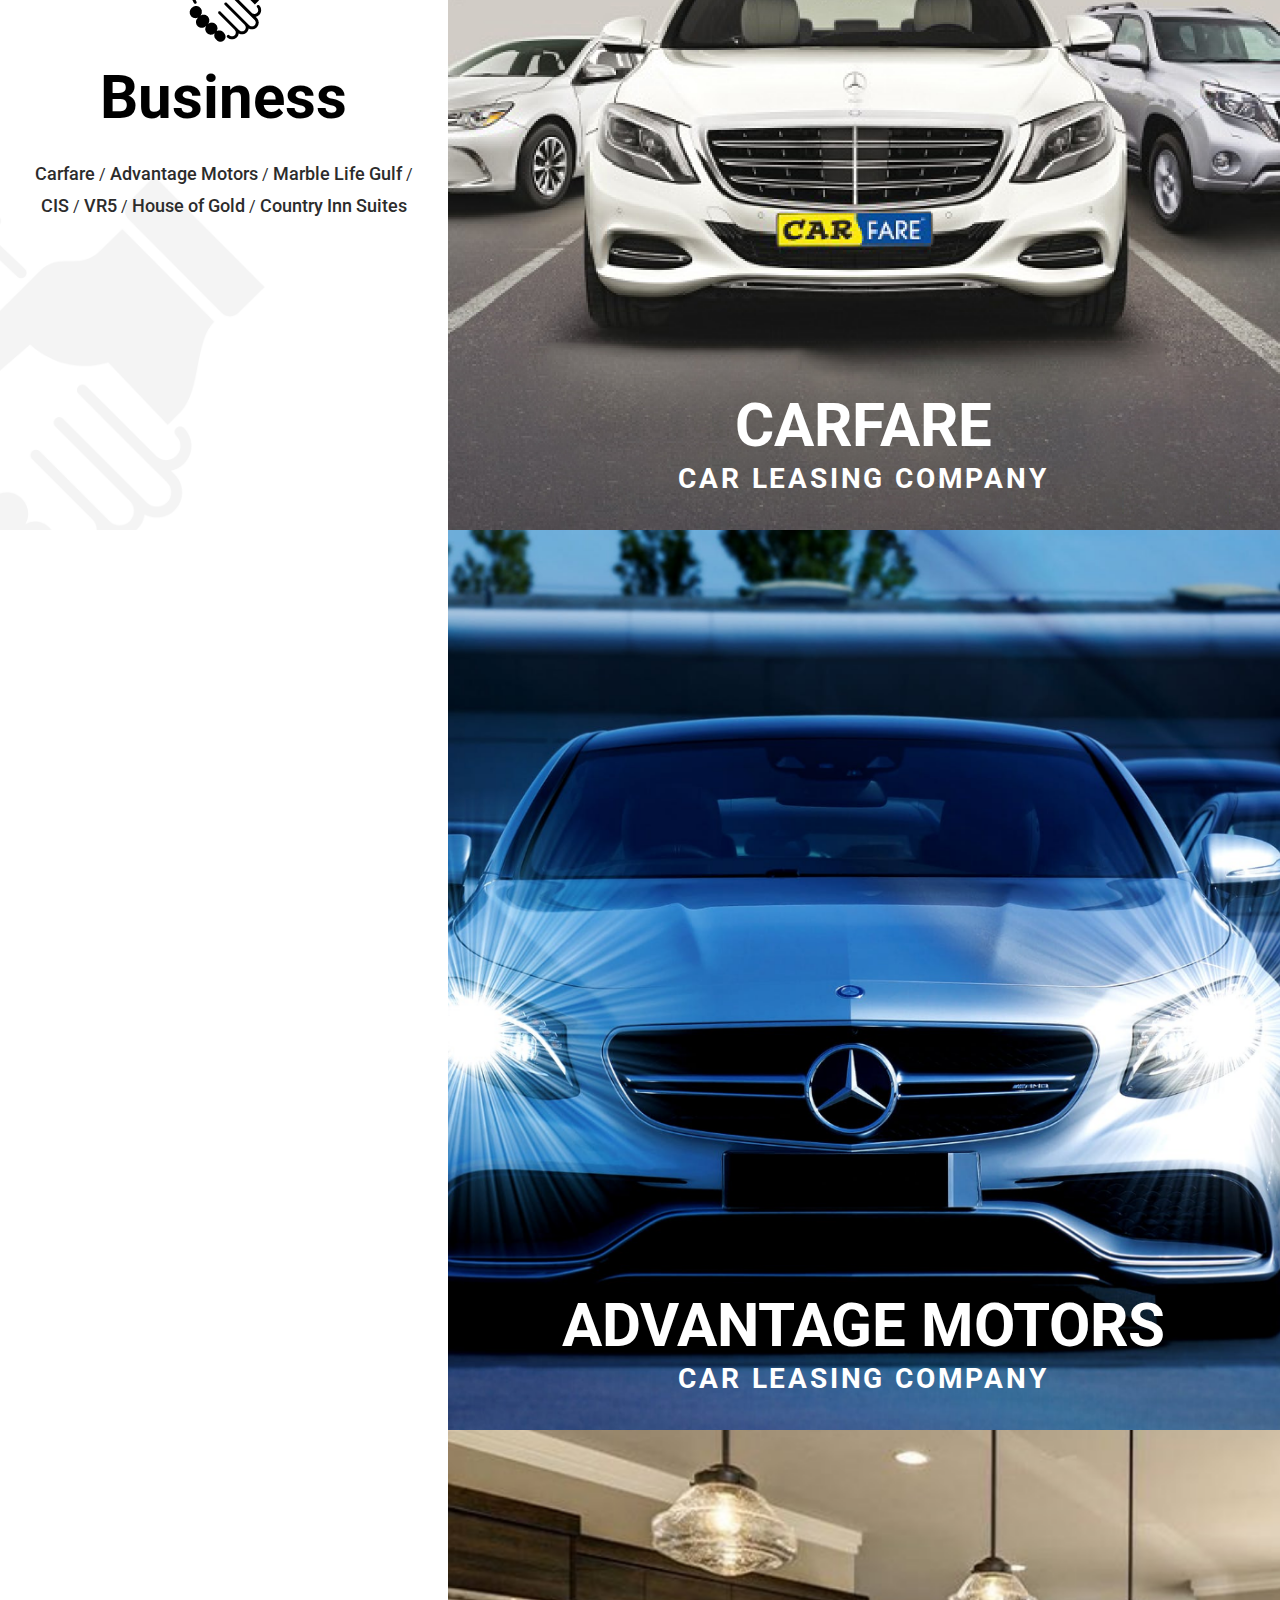
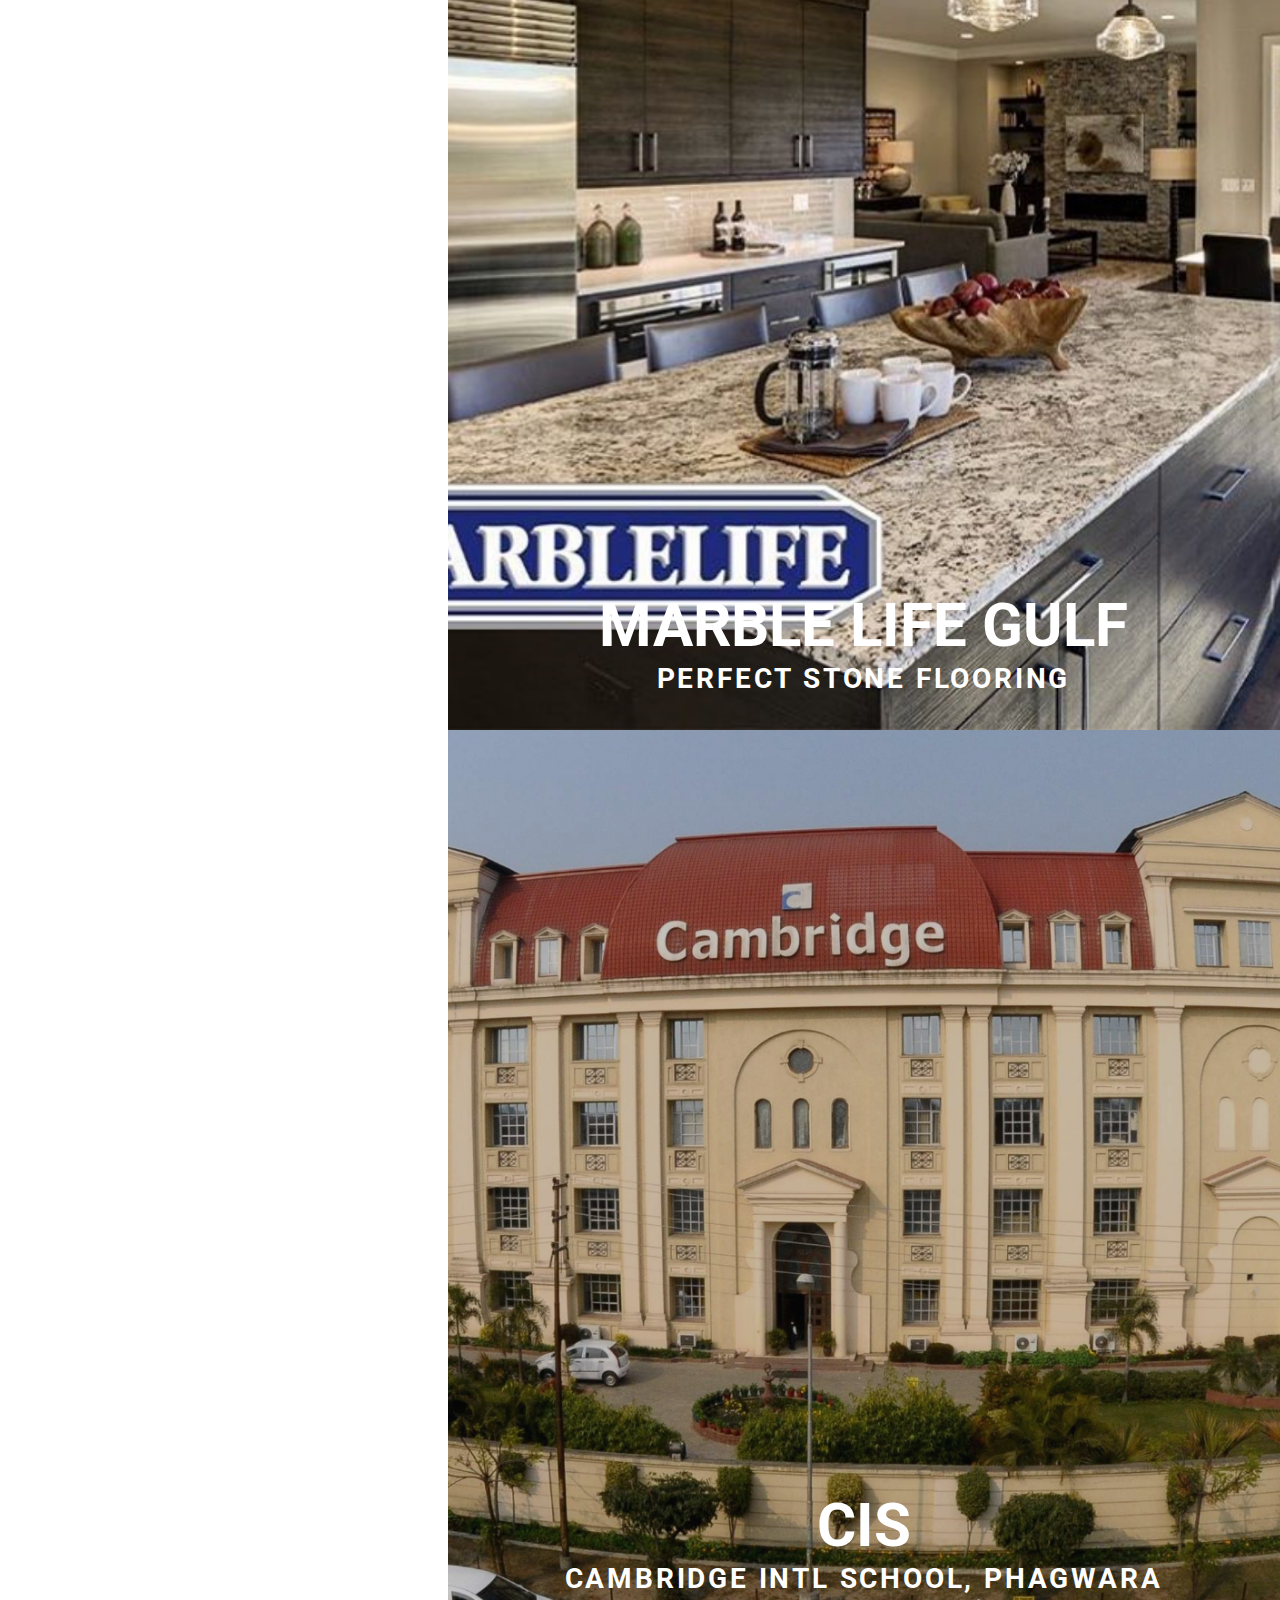
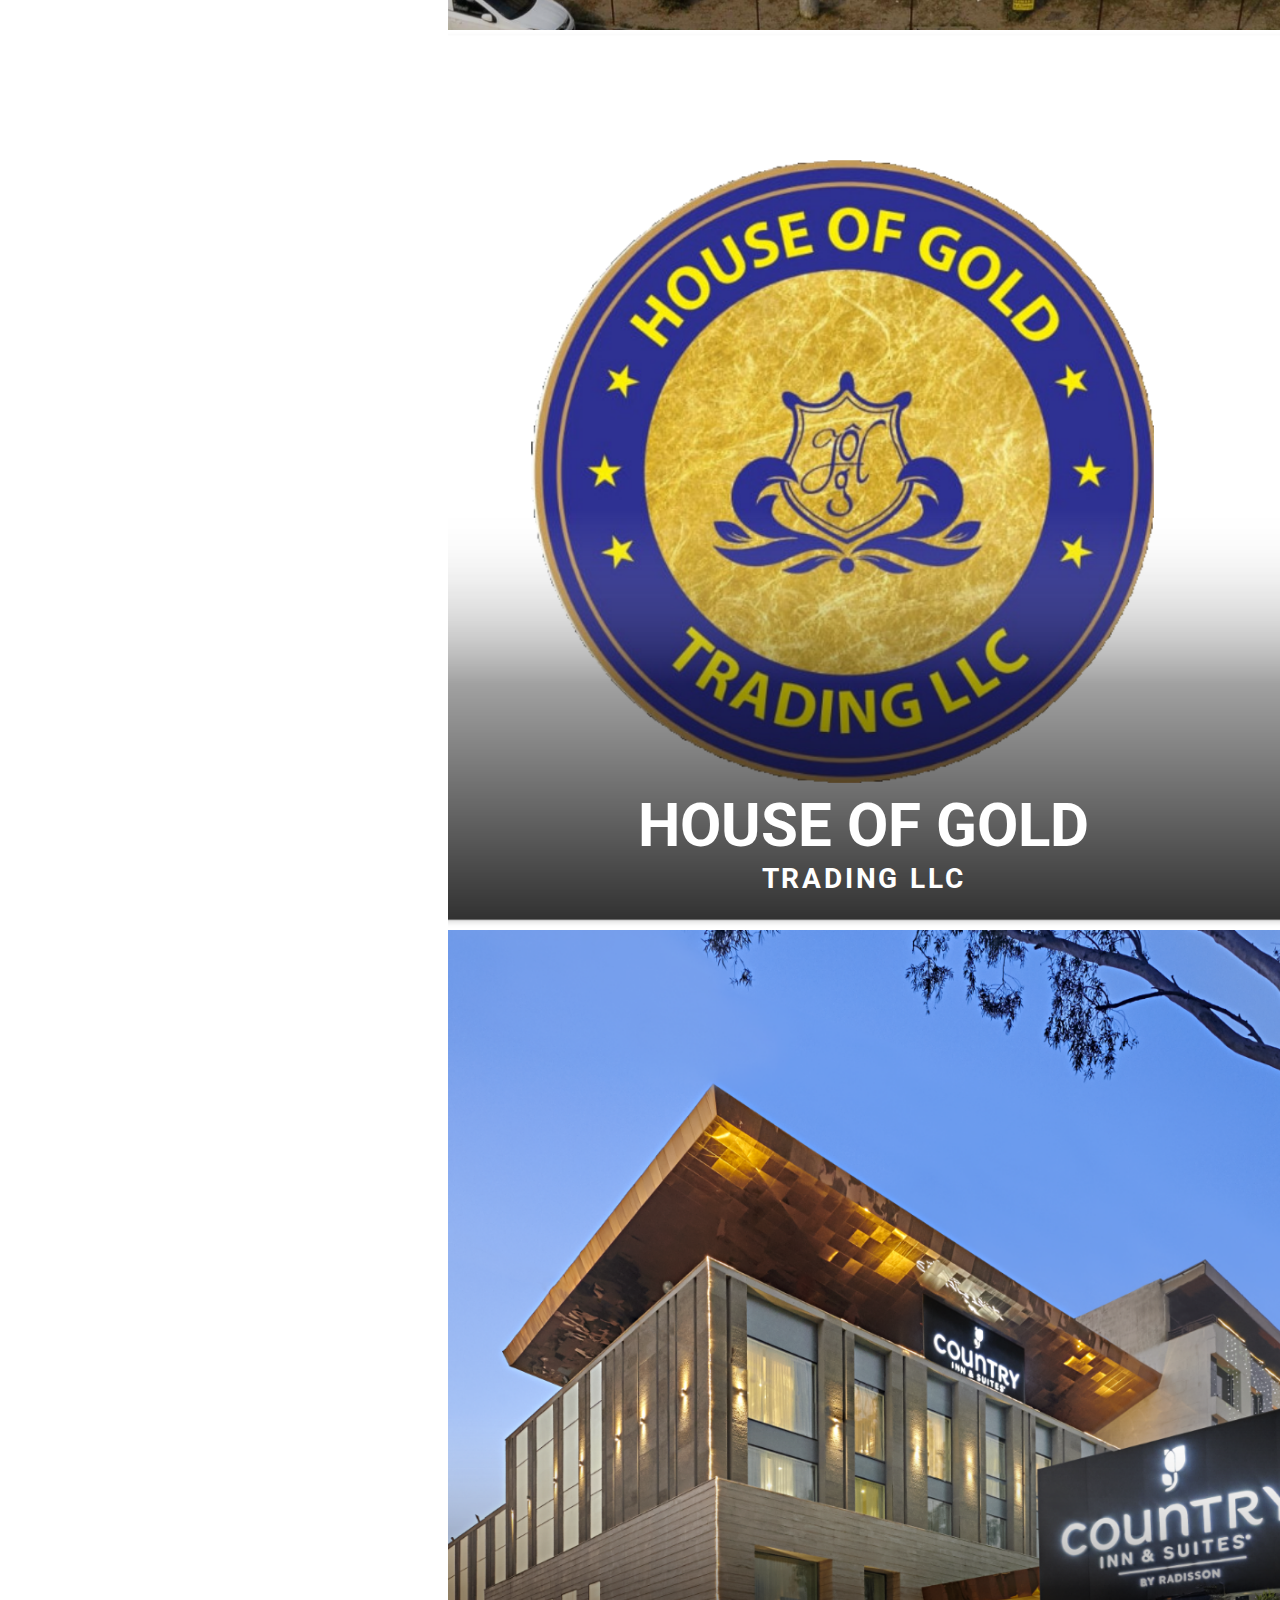
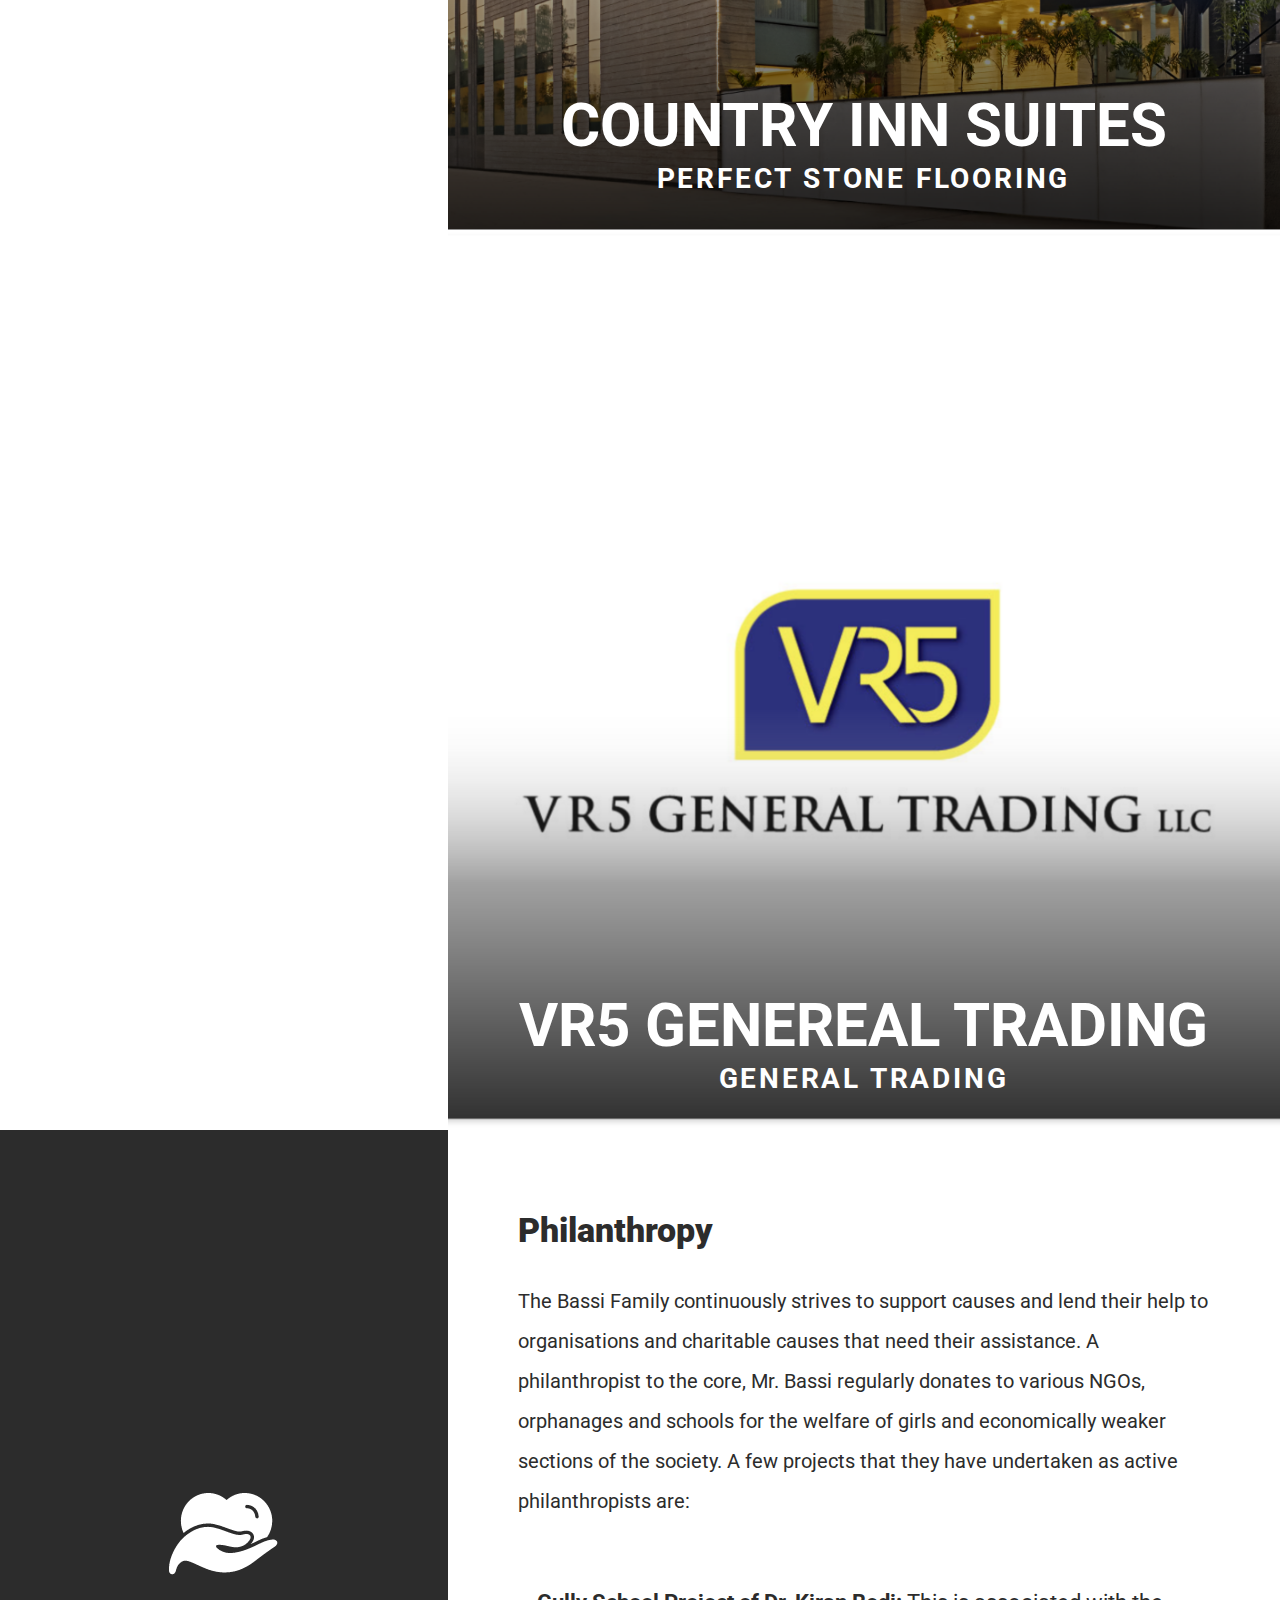
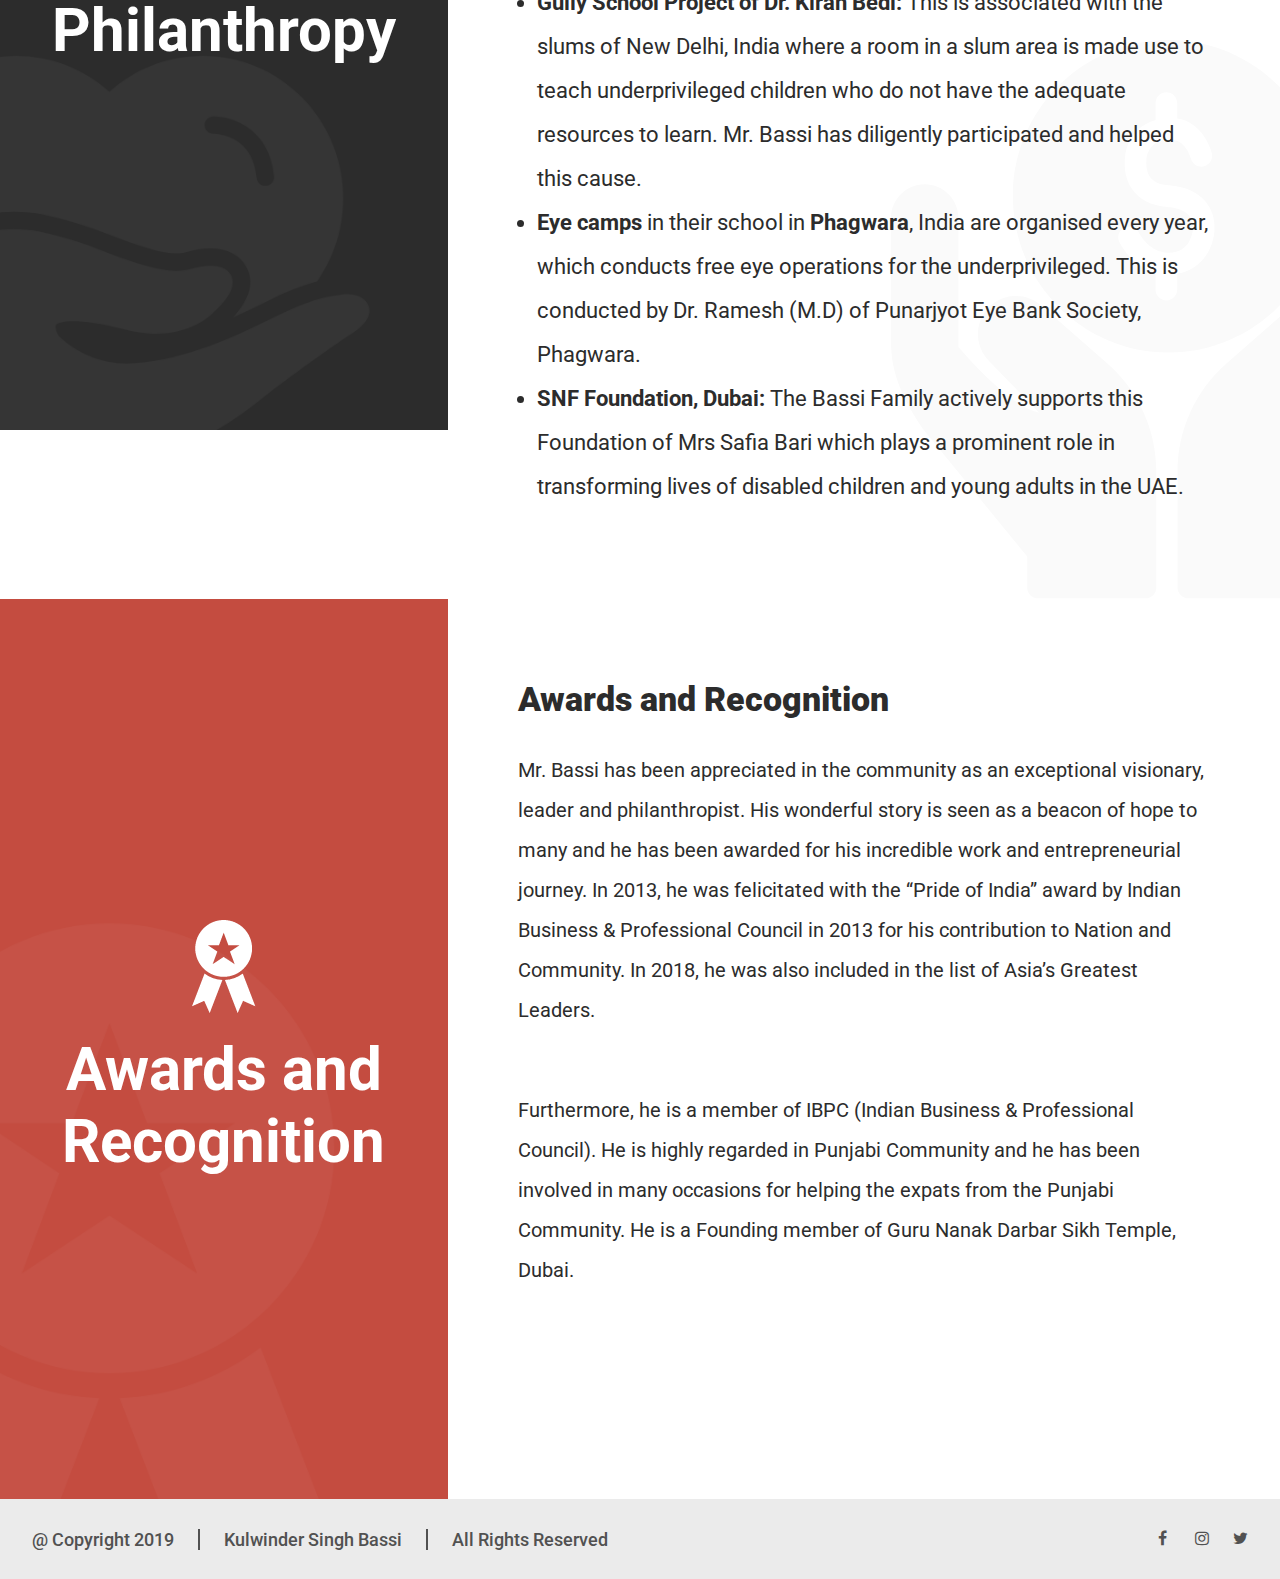
==== commit 6eaa06be: "updated" ====
--- a/index.html
+++ b/index.html
@@ -99,7 +99,7 @@
 					</div>
 				</section>
 
-				<section class="fullpage-section block block--work chapter chapter--projects" data-id="work" data-viewport-min-height="100">
+				<section class="fullpage-section block block--work chapter chapter--projects" data-id="business" data-viewport-min-height="100">
 					<div class="chapter__title business-bg">
 						<div class="vertical-align-helper text-align--s-center" data-viewport-height="100">
 							<div class="vertical-align--s-middle">
@@ -121,7 +121,7 @@
 										<li> / </li>
 										<li><a href="house-of-gold.html" data-project="house-gold">House of Gold</a></li>
 										<li> / </li>
-										<li><a href="country-suits.html" data-project="house-gold">Country Inn Suits</a></li>
+										<li><a href="country-suits.html" data-project="country-suits">Country Inn Suites</a></li>
 									</ul>
 								</nav>
 								<a href="#" class="chapter__close-button preloader">
@@ -226,7 +226,7 @@
 												<span class="header__cta button--hexagon">
 													<span class="button__label">More</span>
 												</span>
-												<h5 class="header__title  subtitled text-color--white uppercase">Country Inn Suits</h5>
+												<h5 class="header__title  subtitled text-color--white uppercase">Country Inn Suites</h5>
 												<h6 class="header__subtitle  text-color--white proxima-nova-regular uppercase">Perfect Stone Flooring</h6>
 											</div>
 										</a>
